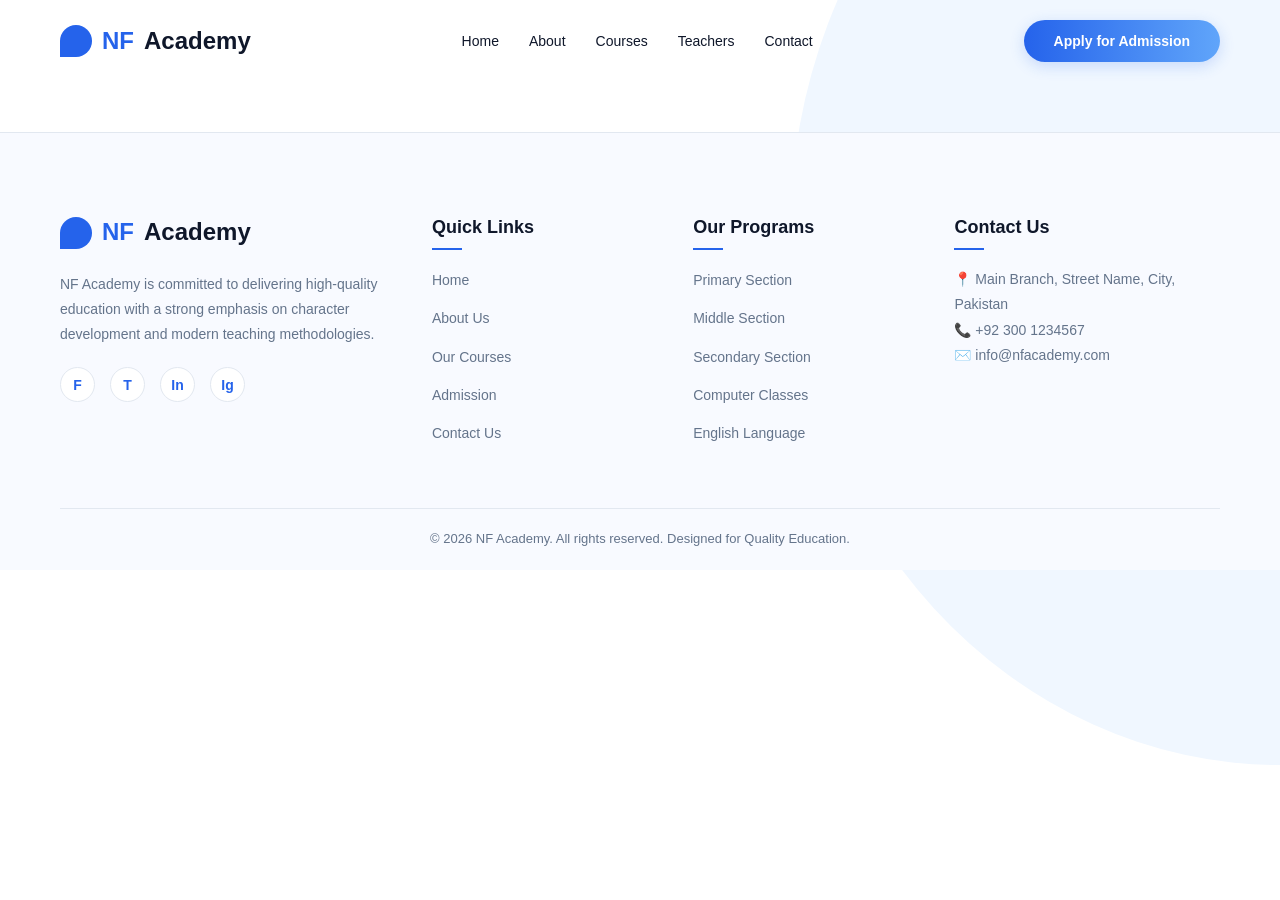
==== about.html @ ee972e34 "project init with home page designed" ====
<!DOCTYPE html>
<html lang="en">
<head>
    <meta charset="UTF-8">
    <meta name="viewport" content="width=device-width, initial-scale=1.0">
    <title>NF Academy - Quality Education</title>
</head>
<link rel="stylesheet" href="style.css">
<body>
    
    <div class="bg-shape"></div>

    <header>
        <div class="container header-inner">
            <div class="logo">
                <div class="logo-icon"></div> <span>NF</span> Academy
            </div>
            <nav>
                <ul>
                    <li><a href="#">Home</a></li>
                    <li><a href="#">About</a></li>
                    <li><a href="#">Courses</a></li>
                    <li><a href="#">Teachers</a></li>
                    <li><a href="#">Contact</a></li>
                </ul>
            </nav>
            <a href="#" class="btn-cta">Apply for Admission</a>
        </div>
    </header>
    
</body>
 <footer>
        <div class="container">
            <div class="footer-grid">
                <div class="footer-col">
                    <div class="logo" style="margin-bottom: 20px;">
                        <div class="logo-icon"></div> <span>NF</span> Academy
                    </div>
                    <p>NF Academy is committed to delivering high-quality education with a strong emphasis on character
                        development and modern teaching methodologies.</p>
                    <div class="footer-social">
                        <a href="#" class="social-icon">F</a>
                        <a href="#" class="social-icon">T</a>
                        <a href="#" class="social-icon">In</a>
                        <a href="#" class="social-icon">Ig</a>
                    </div>
                </div>

                <div class="footer-col">
                    <h4>Quick Links</h4>
                    <ul>
                        <li><a href="#">Home</a></li>
                        <li><a href="#about">About Us</a></li>
                        <li><a href="#courses">Our Courses</a></li>
                        <li><a href="#">Admission</a></li>
                        <li><a href="#">Contact Us</a></li>
                    </ul>
                </div>

                <div class="footer-col">
                    <h4>Our Programs</h4>
                    <ul>
                        <li><a href="#">Primary Section</a></li>
                        <li><a href="#">Middle Section</a></li>
                        <li><a href="#">Secondary Section</a></li>
                        <li><a href="#">Computer Classes</a></li>
                        <li><a href="#">English Language</a></li>
                    </ul>
                </div>

                <div class="footer-col">
                    <h4>Contact Us</h4>
                    <p>📍 Main Branch, Street Name, City, Pakistan</p>
                    <p>📞 +92 300 1234567</p>
                    <p>✉️ info@nfacademy.com</p>
                </div>
            </div>

            <div class="footer-bottom">
                <p>&copy; 2026 NF Academy. All rights reserved. Designed for Quality Education.</p>
            </div>
        </div>
    </footer>
</html>
---- style.css ----
/* --- VARIABLES & RESET --- */
        :root {
            --primary: #2563eb;
            /* Modern Blue */
            --primary-dark: #1d4ed8;
            --accent: #60a5fa;
            /* Light Blue */
            --dark-blue: #0f172a;
            /* Headings */
            --text-gray: #64748b;
            --bg-light: #f8faff;
            --white: #ffffff;
        }

        * {
            margin: 0;
            padding: 0;
            box-sizing: border-box;
        }

        body {
            font-family: 'Poppins', sans-serif;
            color: var(--dark-blue);
            background: var(--white);
            overflow-x: hidden;
            line-height: 1.6;
        }

        .container {
            max-width: 1200px;
            margin: 0 auto;
            padding: 0 20px;
            position: relative;
        }

        a {
            text-decoration: none;
            transition: 0.3s;
        }

        ul {
            list-style: none;
        }

        /* --- BACKGROUND SHAPE --- */
        .bg-shape {
            position: absolute;
            top: 0;
            right: 0;
            width: 45%;
            height: 85%;
            background: #f0f7ff;
            clip-path: ellipse(85% 70% at 100% 30%);
            z-index: -1;
        }

        /* --- HEADER --- */
        header {
            padding: 20px 0;
        }

        .header-inner {
            display: flex;
            justify-content: space-between;
            align-items: center;
        }

        .logo {
            font-size: 24px;
            font-weight: 800;
            display: flex;
            align-items: center;
            gap: 10px;
        }

        .logo-icon {
            width: 32px;
            height: 32px;
            background: var(--primary);
            border-radius: 50% 50% 50% 0;
        }

        .logo span {
            color: var(--primary);
        }

        nav ul {
            display: flex;
            gap: 30px;
        }

        nav a {
            color: var(--dark-blue);
            font-weight: 500;
            font-size: 14px;
        }

        nav a:hover {
            color: var(--primary);
        }

        .btn-cta {
            background: linear-gradient(90deg, var(--primary), var(--accent));
            color: white;
            padding: 10px 30px;
            border-radius: 25px;
            font-weight: 600;
            font-size: 14px;
            box-shadow: 0 4px 15px rgba(37, 99, 235, 0.2);
        }

        .btn-cta:hover {
            transform: translateY(-2px);
        }

        /* --- HERO SECTION --- */
        .hero {
            padding: 80px 0;
        }

        .hero-grid {
            display: grid;
            grid-template-columns: 1fr 1fr;
            align-items: center;
            gap: 40px;
        }

        .hero-content span {
            color: var(--primary);
            font-size: 12px;
            font-weight: 700;
            letter-spacing: 1.5px;
            text-transform: uppercase;
        }

        .hero-content h1 {
            font-size: 48px;
            line-height: 1.2;
            margin: 15px 0;
            font-weight: 800;
        }

        .hero-content p {
            color: var(--text-gray);
            margin-bottom: 30px;
            font-size: 16px;
            max-width: 500px;
        }

        .hero-btns {
            display: flex;
            gap: 15px;
        }

        .btn-fill {
            background: var(--primary);
            color: white;
            padding: 12px 30px;
            border-radius: 5px;
            font-weight: 600;
        }

        .btn-fill:hover {
            background: var(--primary-dark);
        }

        .btn-outline {
            border: 1.5px solid var(--dark-blue);
            color: var(--dark-blue);
            padding: 12px 30px;
            border-radius: 5px;
            font-weight: 600;
        }

        .btn-outline:hover {
            background: var(--dark-blue);
            color: #fff;
        }

        .hero-img img {
            width: 100%;
            height: auto;
        }

        /* --- FEATURES --- */
        .features {
            padding: 80px 0;
        }

        .features-grid {
            display: grid;
            grid-template-columns: 1fr 1fr 1fr 1fr;
            gap: 20px;
        }

        .feat-intro h2 {
            font-size: 32px;
            margin-bottom: 15px;
            font-weight: 700;
        }

        .feat-intro p {
            color: var(--text-gray);
            font-size: 14px;
            margin-bottom: 20px;
        }

        .btn-link {
            background: var(--accent);
            color: white;
            padding: 8px 20px;
            border-radius: 5px;
            font-size: 12px;
            font-weight: 600;
            display: inline-block;
        }

        .feat-card {
            padding: 40px 20px;
            border: 1px solid #f1f5f9;
            text-align: center;
            background: white;
            border-radius: 10px;
            transition: 0.3s;
        }

        .feat-card:hover {
            border-color: var(--primary);
            transform: translateY(-10px);
            box-shadow: 0 15px 30px rgba(37, 99, 235, 0.08);
        }

        .feat-card .icon {
            font-size: 32px;
            margin-bottom: 20px;
            display: block;
            filter: grayscale(100%);
            transition: 0.3s;
        }

        .feat-card:hover .icon {
            filter: grayscale(0%);
        }

        .feat-card h3 {
            font-size: 18px;
            margin-bottom: 12px;
            font-weight: 700;
        }

        .feat-card p {
            font-size: 13px;
            color: var(--text-gray);
        }

        /* --- ABOUT US --- */
        .about-us {
            padding-bottom: 100px;
            display: flex;
            align-items: center;
            gap: 60px;
        }

        .about-img {
            flex: 1;
        }

        .about-img img {
            width: 100%;
            border-radius: 20px;
            display: block;
        }

        .about-content {
            flex: 1;
        }

        .label {
            color: var(--primary);
            font-size: 11px;
            font-weight: 700;
            border-top: 2px solid var(--primary);
            display: inline-block;
            padding-top: 5px;
            margin-bottom: 10px;
        }

        .about-content h2 {
            font-size: 36px;
            margin-bottom: 20px;
            font-weight: 800;
        }

        .about-content p {
            color: var(--text-gray);
            font-size: 15px;
            margin-bottom: 20px;
        }

        .about-list li {
            margin-bottom: 12px;
            position: relative;
            padding-left: 30px;
            font-size: 14px;
            color: var(--text-gray);
        }

        .about-list li::before {
            content: '✔';
            position: absolute;
            left: 0;
            color: var(--primary);
            font-weight: 900;
        }

        /* --- WHY CHOOSE US --- */
        .why-choose {
            padding: 80px 0;
            background-color: var(--bg-light);
        }

        .section-header {
            text-align: center;
            margin-bottom: 50px;
        }

        .section-header h2 {
            font-size: 36px;
            font-weight: 800;
            margin-bottom: 10px;
        }

        .section-header .line {
            width: 60px;
            height: 3px;
            background: var(--primary);
            margin: 0 auto;
        }

        .why-grid {
            display: grid;
            grid-template-columns: repeat(auto-fit, minmax(250px, 1fr));
            gap: 30px;
        }

        .why-card {
            background: #fff;
            padding: 30px;
            border-radius: 15px;
            box-shadow: 0 5px 20px rgba(0, 0, 0, 0.02);
            transition: 0.3s;
            border-bottom: 3px solid transparent;
        }

        .why-card:hover {
            transform: translateY(-10px);
            border-bottom: 3px solid var(--primary);
        }

        .why-card .count {
            font-size: 40px;
            font-weight: 800;
            color: rgba(37, 99, 235, 0.1);
            margin-bottom: 10px;
            display: block;
        }

        /* --- GALLERY --- */
        .gallery {
            padding: 80px 0;
        }

        .gallery-grid {
            display: grid;
            grid-template-columns: repeat(auto-fit, minmax(280px, 1fr));
            gap: 15px;
        }

        .gallery-item {
            height: 250px;
            overflow: hidden;
            border-radius: 10px;
            position: relative;
        }

        .gallery-item img {
            width: 100%;
            height: 100%;
            object-fit: contain;
            transition: 0.5s;
        }

        .gallery-overlay {
            position: absolute;
            top: 0;
            left: 0;
            width: 100%;
            height: 100%;
            background: rgba(37, 99, 235, 0.8);
            display: flex;
            align-items: center;
            justify-content: center;
            opacity: 0;
            transition: 0.3s;
            color: white;
            font-weight: 600;
        }

        .gallery-item:hover img {
            transform: scale(1.1);
        }

        .gallery-item:hover .gallery-overlay {
            opacity: 1;
        }

        /* --- FOOTER --- */
        footer {
            background-color: #f8faff;
            padding: 80px 0 20px;
            margin-top: 50px;
            border-top: 1px solid #e2e8f0;
        }

        .footer-grid {
            display: grid;
            grid-template-columns: 1.5fr 1fr 1fr 1.2fr;
            gap: 40px;
            margin-bottom: 50px;
        }

        .footer-col h4 {
            font-size: 18px;
            font-weight: 700;
            margin-bottom: 25px;
            color: var(--dark-blue);
            position: relative;
        }

        .footer-col h4::after {
            content: '';
            position: absolute;
            left: 0;
            bottom: -8px;
            width: 30px;
            height: 2px;
            background: var(--primary);
        }

        .footer-col p,
        .footer-col ul li a {
            color: var(--text-gray);
            font-size: 14px;
            line-height: 1.8;
        }

        .footer-col ul li {
            margin-bottom: 12px;
        }

        .footer-col ul li a:hover {
            color: var(--primary);
            padding-left: 5px;
        }

        .footer-social {
            display: flex;
            gap: 15px;
            margin-top: 20px;
        }

        .social-icon {
            width: 35px;
            height: 35px;
            background: #fff;
            border: 1px solid #e2e8f0;
            display: flex;
            align-items: center;
            justify-content: center;
            border-radius: 50%;
            color: var(--primary);
            font-weight: bold;
            font-size: 14px;
        }

        .social-icon:hover {
            background: var(--primary);
            color: #fff;
            border-color: var(--primary);
        }

        .footer-bottom {
            border-top: 1px solid #e2e8f0;
            padding-top: 20px;
            text-align: center;
            color: var(--text-gray);
            font-size: 13px;
        }
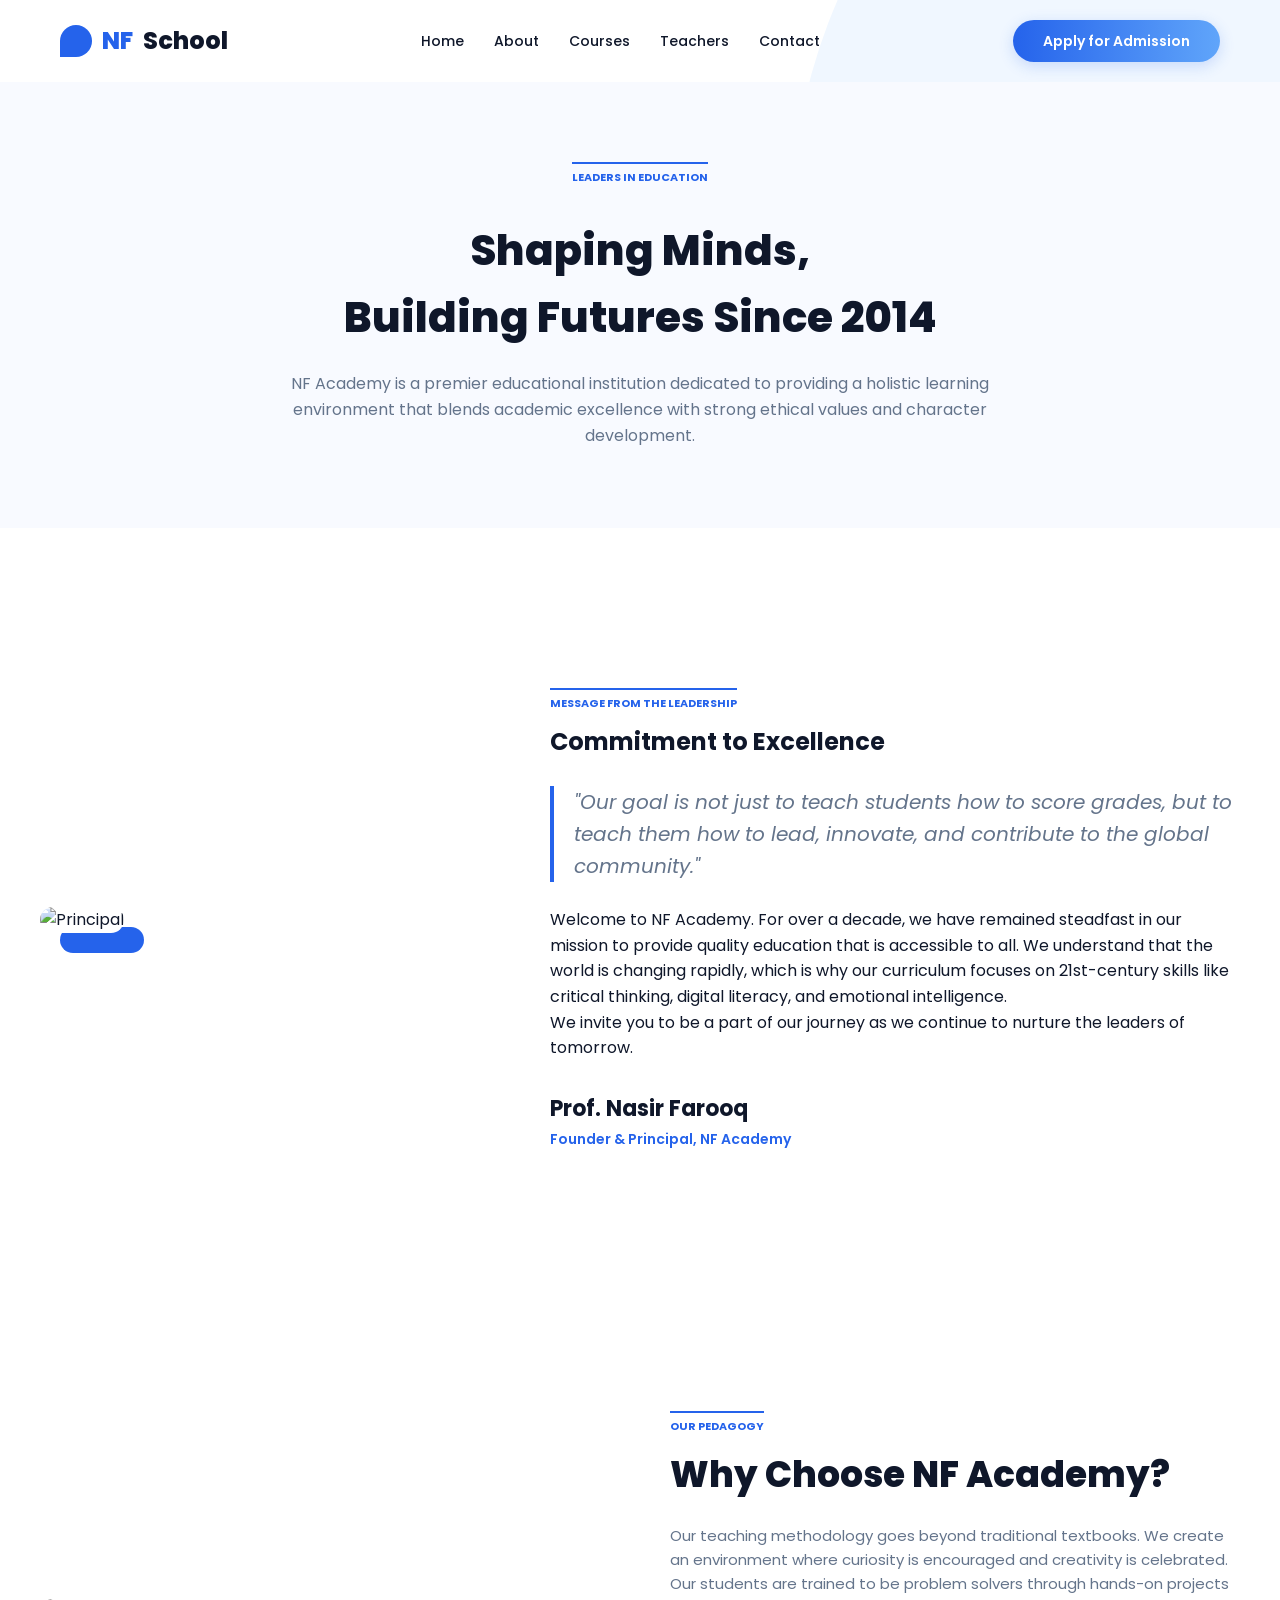
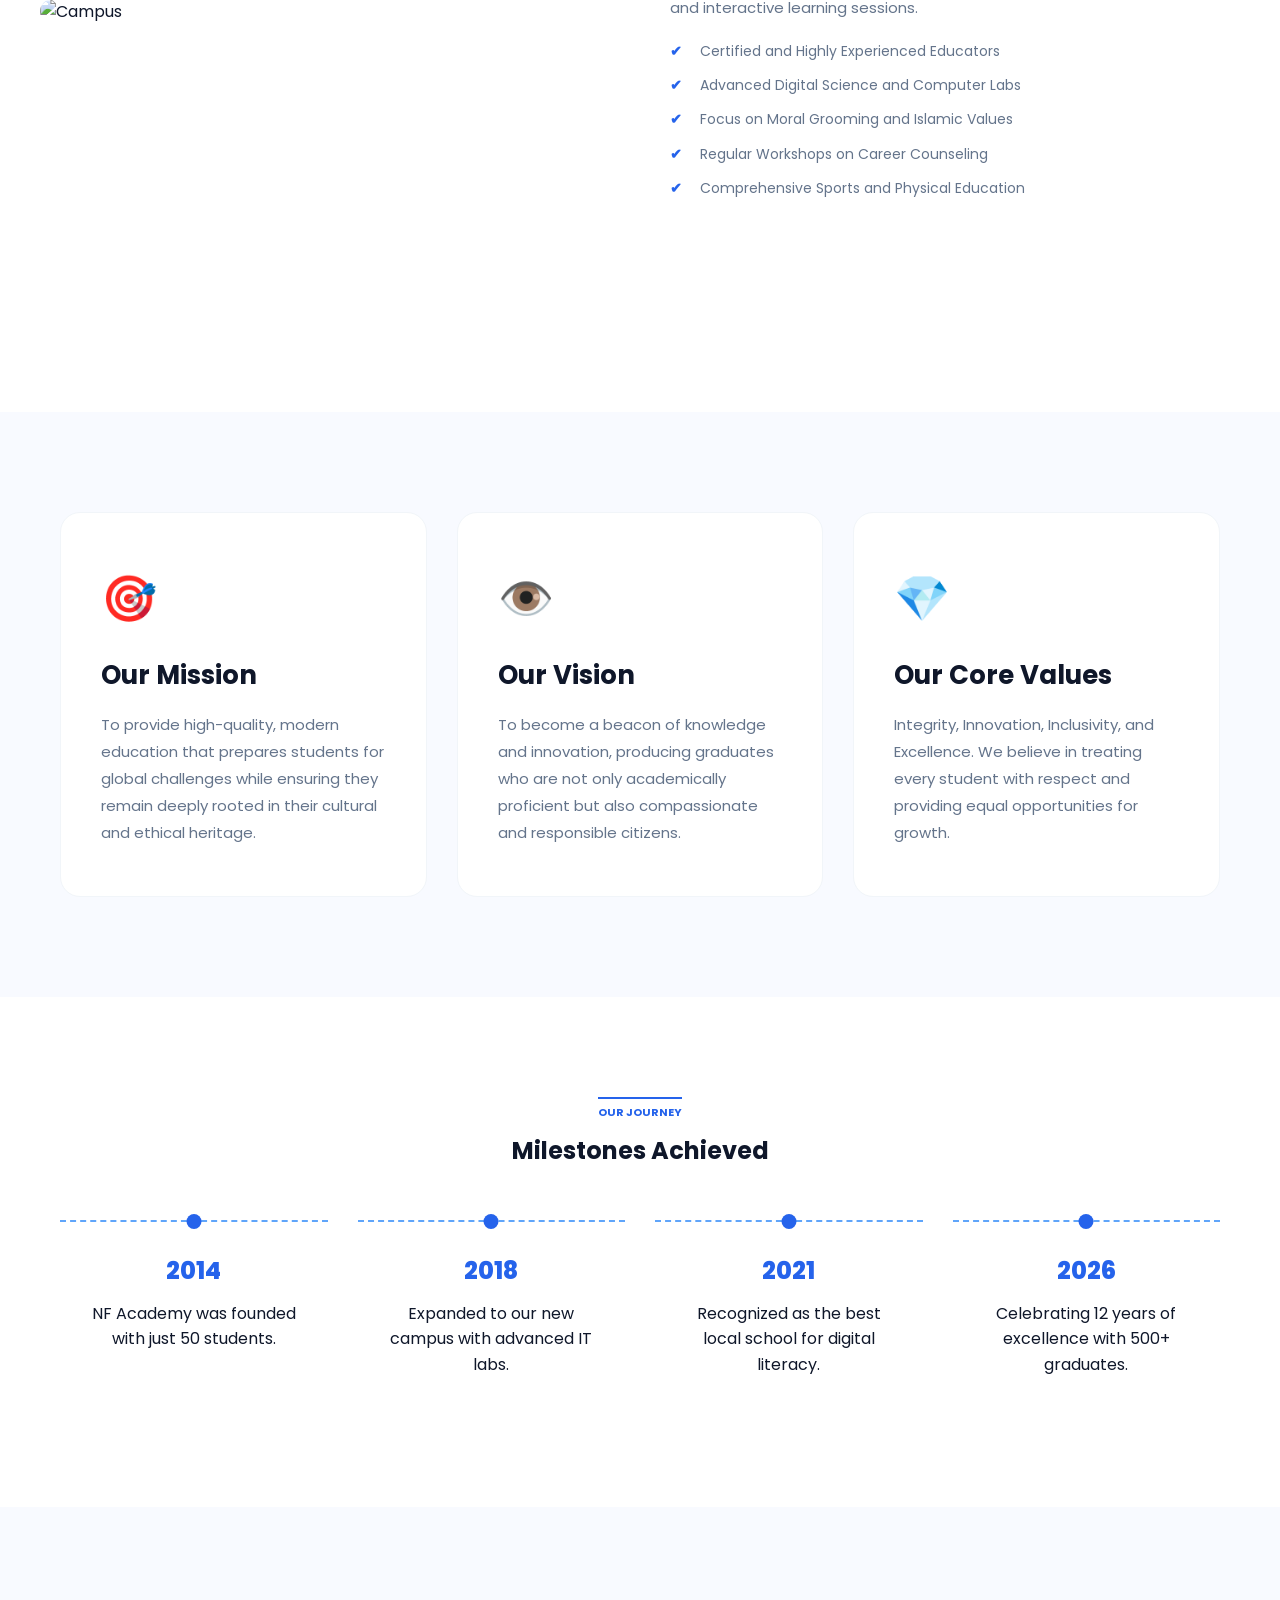
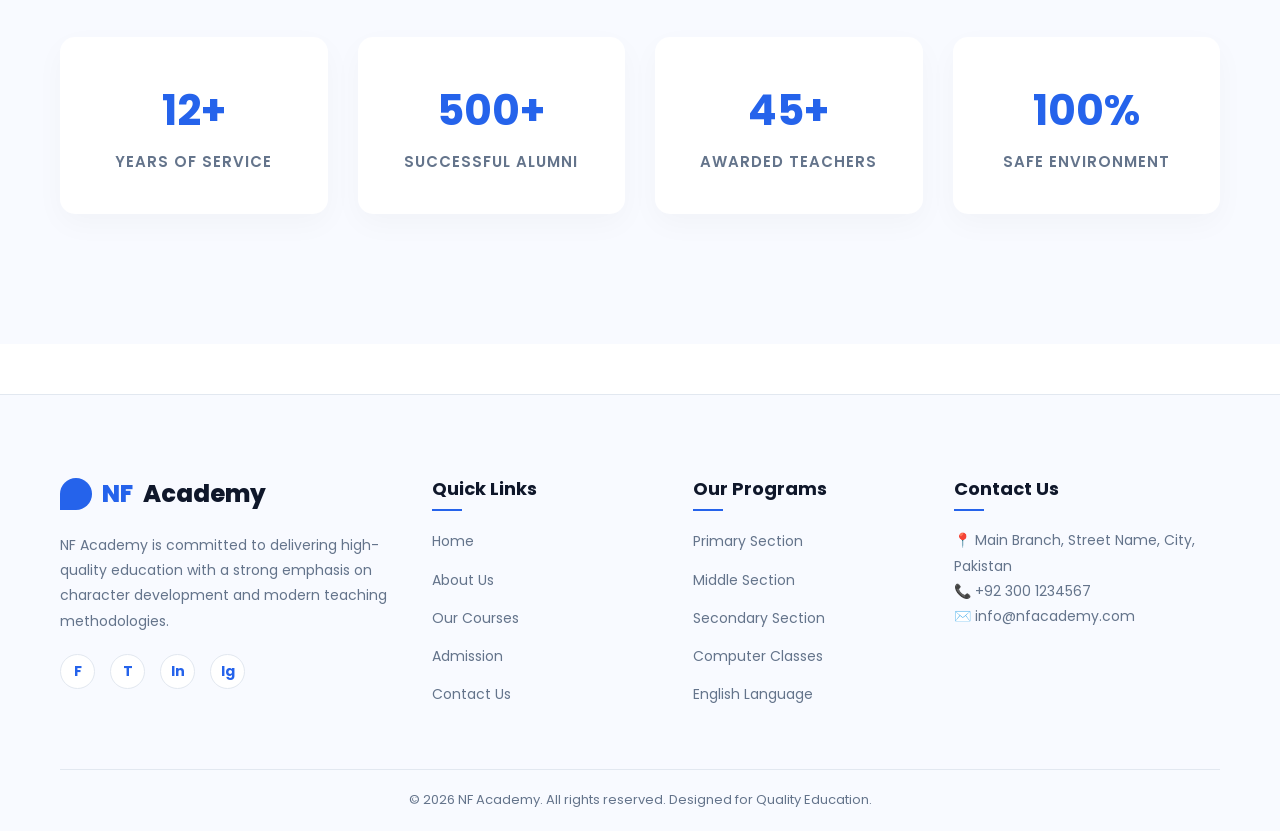
==== commit 1ad31550: "workupdate" ====
--- a/about.html
+++ b/about.html
@@ -1,35 +1,173 @@
 <!DOCTYPE html>
 <html lang="en">
+
 <head>
     <meta charset="UTF-8">
     <meta name="viewport" content="width=device-width, initial-scale=1.0">
-    <title>NF Academy - Quality Education</title>
+    <title>About Us - NF Academy</title>
+    <link href="https://fonts.googleapis.com/css2?family=Poppins:wght@300;400;500;600;700;800&display=swap"
+        rel="stylesheet">
+    <link rel="stylesheet" href="style.css">
+    <link rel="stylesheet" href="responsive.css">
 </head>
-<link rel="stylesheet" href="style.css">
+
 <body>
-    
+
     <div class="bg-shape"></div>
 
     <header>
-        <div class="container header-inner">
-            <div class="logo">
-                <div class="logo-icon"></div> <span>NF</span> Academy
-            </div>
-            <nav>
-                <ul>
-                    <li><a href="#">Home</a></li>
-                    <li><a href="#">About</a></li>
-                    <li><a href="#">Courses</a></li>
-                    <li><a href="#">Teachers</a></li>
-                    <li><a href="#">Contact</a></li>
+    <div class="container header-inner">
+        <div class="logo">
+            <div class="logo-icon"></div> <span>NF</span> School
+        </div>
+        
+        <div class="menu-toggle">
+            <div class="bar"></div>
+            <div class="bar"></div>
+            <div class="bar"></div>
+        </div>
+
+        <nav>
+            <ul>
+                <li><a href="index.html">Home</a></li>
+                <li><a href="about.html">About</a></li>
+                <li><a href="course.html">Courses</a></li>
+                <li><a href="Teachers.html">Teachers</a></li>
+                <li><a href="Contacts.html">Contact</a></li>
+            </ul>
+        </nav>
+        <a href="#" class="btn-cta">Apply for Admission</a>
+    </div>
+</header>
+
+    <section class="about-hero">
+        <div class="container">
+            <span class="label">LEADERS IN EDUCATION</span>
+            <h1 class="hero-title">Shaping Minds, <br>Building Futures Since 2014</h1>
+            <p class="hero-desc">NF Academy is a premier educational institution dedicated to providing a holistic
+                learning environment that blends academic excellence with strong ethical values and character
+                development.</p>
+        </div>
+    </section>
+
+    <section class="principal-section">
+        <div class="container principal-flex">
+            <div class="principal-img-wrap">
+                <img src="https://images.unsplash.com/photo-1560250097-0b93528c311a?q=80&w=600" alt="Principal">
+            </div>
+            <div class="principal-text">
+                <span class="label">MESSAGE FROM THE LEADERSHIP</span>
+                <h2>Commitment to Excellence</h2>
+                <p class="quote">"Our goal is not just to teach students how to score grades, but to teach them how to
+                    lead, innovate, and contribute to the global community."</p>
+                <p>Welcome to NF Academy. For over a decade, we have remained steadfast in our mission to provide
+                    quality education that is accessible to all. We understand that the world is changing rapidly, which
+                    is why our curriculum focuses on 21st-century skills like critical thinking, digital literacy, and
+                    emotional intelligence.</p>
+                <p>We invite you to be a part of our journey as we continue to nurture the leaders of tomorrow.</p>
+                <span class="principal-name">Prof. Nasir Farooq</span>
+                <span class="principal-deg">Founder & Principal, NF Academy</span>
+            </div>
+        </div>
+    </section>
+
+    <section class="container" style="padding: 100px 0;">
+        <div class="about-us">
+            <div class="about-img">
+                <img src="https://images.unsplash.com/photo-1523050853064-dbad350c7469?q=80&w=1000&auto=format&fit=crop"
+                    alt="Campus">
+            </div>
+            <div class="about-content">
+                <span class="label">OUR PEDAGOGY</span>
+                <h2>Why Choose NF Academy?</h2>
+                <p>Our teaching methodology goes beyond traditional textbooks. We create an environment where curiosity
+                    is encouraged and creativity is celebrated. Our students are trained to be problem solvers through
+                    hands-on projects and interactive learning sessions.</p>
+                <ul class="about-list">
+                    <li>Certified and Highly Experienced Educators</li>
+                    <li>Advanced Digital Science and Computer Labs</li>
+                    <li>Focus on Moral Grooming and Islamic Values</li>
+                    <li>Regular Workshops on Career Counseling</li>
+                    <li>Comprehensive Sports and Physical Education</li>
                 </ul>
-            </nav>
-            <a href="#" class="btn-cta">Apply for Admission</a>
-        </div>
-    </header>
-    
-</body>
- <footer>
+            </div>
+        </div>
+    </section>
+
+    <section class="mission-vision">
+        <div class="container">
+            <div class="mv-grid">
+                <div class="mv-card">
+                    <span class="icon">🎯</span>
+                    <h3>Our Mission</h3>
+                    <p>To provide high-quality, modern education that prepares students for global challenges while
+                        ensuring they remain deeply rooted in their cultural and ethical heritage.</p>
+                </div>
+                <div class="mv-card">
+                    <span class="icon">👁️</span>
+                    <h3>Our Vision</h3>
+                    <p>To become a beacon of knowledge and innovation, producing graduates who are not only academically
+                        proficient but also compassionate and responsible citizens.</p>
+                </div>
+                <div class="mv-card">
+                    <span class="icon">💎</span>
+                    <h3>Our Core Values</h3>
+                    <p>Integrity, Innovation, Inclusivity, and Excellence. We believe in treating every student with
+                        respect and providing equal opportunities for growth.</p>
+                </div>
+            </div>
+        </div>
+    </section>
+
+    <section class="history-section">
+        <div class="container">
+            <span class="label">OUR JOURNEY</span>
+            <h2>Milestones Achieved</h2>
+            <div class="history-grid">
+                <div class="history-item">
+                    <span class="year">2014</span>
+                    <p>NF Academy was founded with just 50 students.</p>
+                </div>
+                <div class="history-item">
+                    <span class="year">2018</span>
+                    <p>Expanded to our new campus with advanced IT labs.</p>
+                </div>
+                <div class="history-item">
+                    <span class="year">2021</span>
+                    <p>Recognized as the best local school for digital literacy.</p>
+                </div>
+                <div class="history-item">
+                    <span class="year">2026</span>
+                    <p>Celebrating 12 years of excellence with 500+ graduates.</p>
+                </div>
+            </div>
+        </div>
+    </section>
+
+    <section class="why-choose">
+        <div class="container">
+            <div class="stats-grid">
+                <div class="stat-card">
+                    <h2>12+</h2>
+                    <p>Years of Service</p>
+                </div>
+                <div class="stat-card">
+                    <h2>500+</h2>
+                    <p>Successful Alumni</p>
+                </div>
+                <div class="stat-card">
+                    <h2>45+</h2>
+                    <p>Awarded Teachers</p>
+                </div>
+                <div class="stat-card">
+                    <h2>100%</h2>
+                    <p>Safe Environment</p>
+                </div>
+            </div>
+        </div>
+    </section>
+
+    <footer>
         <div class="container">
             <div class="footer-grid">
                 <div class="footer-col">
@@ -81,4 +219,9 @@
             </div>
         </div>
     </footer>
+<script src="https://code.jquery.com/jquery-3.6.0.min.js"></script>
+<script src="script.js"></script>
+</body>
+</body>
+
 </html>
--- a/style.css
+++ b/style.css
@@ -1,498 +1,1102 @@
-/* --- VARIABLES & RESET --- */
-        :root {
-            --primary: #2563eb;
-            /* Modern Blue */
-            --primary-dark: #1d4ed8;
-            --accent: #60a5fa;
-            /* Light Blue */
-            --dark-blue: #0f172a;
-            /* Headings */
-            --text-gray: #64748b;
-            --bg-light: #f8faff;
-            --white: #ffffff;
-        }
-
-        * {
-            margin: 0;
-            padding: 0;
-            box-sizing: border-box;
-        }
-
-        body {
-            font-family: 'Poppins', sans-serif;
-            color: var(--dark-blue);
-            background: var(--white);
-            overflow-x: hidden;
-            line-height: 1.6;
-        }
-
-        .container {
-            max-width: 1200px;
-            margin: 0 auto;
-            padding: 0 20px;
-            position: relative;
-        }
-
-        a {
-            text-decoration: none;
-            transition: 0.3s;
-        }
-
-        ul {
-            list-style: none;
-        }
-
-        /* --- BACKGROUND SHAPE --- */
-        .bg-shape {
-            position: absolute;
-            top: 0;
-            right: 0;
-            width: 45%;
-            height: 85%;
-            background: #f0f7ff;
-            clip-path: ellipse(85% 70% at 100% 30%);
-            z-index: -1;
-        }
-
-        /* --- HEADER --- */
-        header {
-            padding: 20px 0;
-        }
-
-        .header-inner {
-            display: flex;
-            justify-content: space-between;
-            align-items: center;
-        }
-
-        .logo {
-            font-size: 24px;
-            font-weight: 800;
-            display: flex;
-            align-items: center;
-            gap: 10px;
-        }
-
-        .logo-icon {
-            width: 32px;
-            height: 32px;
-            background: var(--primary);
-            border-radius: 50% 50% 50% 0;
-        }
-
-        .logo span {
-            color: var(--primary);
-        }
-
-        nav ul {
-            display: flex;
-            gap: 30px;
-        }
-
-        nav a {
-            color: var(--dark-blue);
-            font-weight: 500;
-            font-size: 14px;
-        }
-
-        nav a:hover {
-            color: var(--primary);
-        }
-
-        .btn-cta {
-            background: linear-gradient(90deg, var(--primary), var(--accent));
-            color: white;
-            padding: 10px 30px;
-            border-radius: 25px;
-            font-weight: 600;
-            font-size: 14px;
-            box-shadow: 0 4px 15px rgba(37, 99, 235, 0.2);
-        }
-
-        .btn-cta:hover {
-            transform: translateY(-2px);
-        }
-
-        /* --- HERO SECTION --- */
-        .hero {
-            padding: 80px 0;
-        }
-
-        .hero-grid {
-            display: grid;
-            grid-template-columns: 1fr 1fr;
-            align-items: center;
-            gap: 40px;
-        }
-
-        .hero-content span {
-            color: var(--primary);
-            font-size: 12px;
-            font-weight: 700;
-            letter-spacing: 1.5px;
-            text-transform: uppercase;
-        }
-
-        .hero-content h1 {
-            font-size: 48px;
-            line-height: 1.2;
-            margin: 15px 0;
-            font-weight: 800;
-        }
-
-        .hero-content p {
-            color: var(--text-gray);
-            margin-bottom: 30px;
-            font-size: 16px;
-            max-width: 500px;
-        }
-
-        .hero-btns {
-            display: flex;
-            gap: 15px;
-        }
-
-        .btn-fill {
-            background: var(--primary);
-            color: white;
-            padding: 12px 30px;
-            border-radius: 5px;
-            font-weight: 600;
-        }
-
-        .btn-fill:hover {
-            background: var(--primary-dark);
-        }
-
-        .btn-outline {
-            border: 1.5px solid var(--dark-blue);
-            color: var(--dark-blue);
-            padding: 12px 30px;
-            border-radius: 5px;
-            font-weight: 600;
-        }
-
-        .btn-outline:hover {
-            background: var(--dark-blue);
-            color: #fff;
-        }
-
-        .hero-img img {
-            width: 100%;
-            height: auto;
-        }
-
-        /* --- FEATURES --- */
-        .features {
-            padding: 80px 0;
-        }
-
-        .features-grid {
-            display: grid;
-            grid-template-columns: 1fr 1fr 1fr 1fr;
-            gap: 20px;
-        }
-
-        .feat-intro h2 {
-            font-size: 32px;
-            margin-bottom: 15px;
-            font-weight: 700;
-        }
-
-        .feat-intro p {
-            color: var(--text-gray);
-            font-size: 14px;
-            margin-bottom: 20px;
-        }
-
-        .btn-link {
-            background: var(--accent);
-            color: white;
-            padding: 8px 20px;
-            border-radius: 5px;
-            font-size: 12px;
-            font-weight: 600;
-            display: inline-block;
-        }
-
-        .feat-card {
-            padding: 40px 20px;
-            border: 1px solid #f1f5f9;
-            text-align: center;
-            background: white;
-            border-radius: 10px;
-            transition: 0.3s;
-        }
-
-        .feat-card:hover {
-            border-color: var(--primary);
-            transform: translateY(-10px);
-            box-shadow: 0 15px 30px rgba(37, 99, 235, 0.08);
-        }
-
-        .feat-card .icon {
-            font-size: 32px;
-            margin-bottom: 20px;
-            display: block;
-            filter: grayscale(100%);
-            transition: 0.3s;
-        }
-
-        .feat-card:hover .icon {
-            filter: grayscale(0%);
-        }
-
-        .feat-card h3 {
-            font-size: 18px;
-            margin-bottom: 12px;
-            font-weight: 700;
-        }
-
-        .feat-card p {
-            font-size: 13px;
-            color: var(--text-gray);
-        }
-
-        /* --- ABOUT US --- */
-        .about-us {
-            padding-bottom: 100px;
-            display: flex;
-            align-items: center;
-            gap: 60px;
-        }
-
-        .about-img {
-            flex: 1;
-        }
-
-        .about-img img {
-            width: 100%;
-            border-radius: 20px;
-            display: block;
-        }
-
-        .about-content {
-            flex: 1;
-        }
-
-        .label {
-            color: var(--primary);
-            font-size: 11px;
-            font-weight: 700;
-            border-top: 2px solid var(--primary);
-            display: inline-block;
-            padding-top: 5px;
-            margin-bottom: 10px;
-        }
-
-        .about-content h2 {
-            font-size: 36px;
-            margin-bottom: 20px;
-            font-weight: 800;
-        }
-
-        .about-content p {
-            color: var(--text-gray);
-            font-size: 15px;
-            margin-bottom: 20px;
-        }
-
-        .about-list li {
-            margin-bottom: 12px;
-            position: relative;
-            padding-left: 30px;
-            font-size: 14px;
-            color: var(--text-gray);
-        }
-
-        .about-list li::before {
-            content: '✔';
-            position: absolute;
-            left: 0;
-            color: var(--primary);
-            font-weight: 900;
-        }
-
-        /* --- WHY CHOOSE US --- */
-        .why-choose {
-            padding: 80px 0;
-            background-color: var(--bg-light);
-        }
-
-        .section-header {
-            text-align: center;
-            margin-bottom: 50px;
-        }
-
-        .section-header h2 {
-            font-size: 36px;
-            font-weight: 800;
-            margin-bottom: 10px;
-        }
-
-        .section-header .line {
-            width: 60px;
-            height: 3px;
-            background: var(--primary);
-            margin: 0 auto;
-        }
-
-        .why-grid {
-            display: grid;
-            grid-template-columns: repeat(auto-fit, minmax(250px, 1fr));
-            gap: 30px;
-        }
-
-        .why-card {
-            background: #fff;
-            padding: 30px;
-            border-radius: 15px;
-            box-shadow: 0 5px 20px rgba(0, 0, 0, 0.02);
-            transition: 0.3s;
-            border-bottom: 3px solid transparent;
-        }
-
-        .why-card:hover {
-            transform: translateY(-10px);
-            border-bottom: 3px solid var(--primary);
-        }
-
-        .why-card .count {
-            font-size: 40px;
-            font-weight: 800;
-            color: rgba(37, 99, 235, 0.1);
-            margin-bottom: 10px;
-            display: block;
-        }
-
-        /* --- GALLERY --- */
-        .gallery {
-            padding: 80px 0;
-        }
-
-        .gallery-grid {
-            display: grid;
-            grid-template-columns: repeat(auto-fit, minmax(280px, 1fr));
-            gap: 15px;
-        }
-
-        .gallery-item {
-            height: 250px;
-            overflow: hidden;
-            border-radius: 10px;
-            position: relative;
-        }
-
-        .gallery-item img {
-            width: 100%;
-            height: 100%;
-            object-fit: contain;
-            transition: 0.5s;
-        }
-
-        .gallery-overlay {
-            position: absolute;
-            top: 0;
-            left: 0;
-            width: 100%;
-            height: 100%;
-            background: rgba(37, 99, 235, 0.8);
-            display: flex;
-            align-items: center;
-            justify-content: center;
-            opacity: 0;
-            transition: 0.3s;
-            color: white;
-            font-weight: 600;
-        }
-
-        .gallery-item:hover img {
-            transform: scale(1.1);
-        }
-
-        .gallery-item:hover .gallery-overlay {
-            opacity: 1;
-        }
-
-        /* --- FOOTER --- */
-        footer {
-            background-color: #f8faff;
-            padding: 80px 0 20px;
-            margin-top: 50px;
-            border-top: 1px solid #e2e8f0;
-        }
-
-        .footer-grid {
-            display: grid;
-            grid-template-columns: 1.5fr 1fr 1fr 1.2fr;
-            gap: 40px;
-            margin-bottom: 50px;
-        }
-
-        .footer-col h4 {
-            font-size: 18px;
-            font-weight: 700;
-            margin-bottom: 25px;
-            color: var(--dark-blue);
-            position: relative;
-        }
-
-        .footer-col h4::after {
-            content: '';
-            position: absolute;
-            left: 0;
-            bottom: -8px;
-            width: 30px;
-            height: 2px;
-            background: var(--primary);
-        }
-
-        .footer-col p,
-        .footer-col ul li a {
-            color: var(--text-gray);
-            font-size: 14px;
-            line-height: 1.8;
-        }
-
-        .footer-col ul li {
-            margin-bottom: 12px;
-        }
-
-        .footer-col ul li a:hover {
-            color: var(--primary);
-            padding-left: 5px;
-        }
-
-        .footer-social {
-            display: flex;
-            gap: 15px;
-            margin-top: 20px;
-        }
-
-        .social-icon {
-            width: 35px;
-            height: 35px;
-            background: #fff;
-            border: 1px solid #e2e8f0;
-            display: flex;
-            align-items: center;
-            justify-content: center;
-            border-radius: 50%;
-            color: var(--primary);
-            font-weight: bold;
-            font-size: 14px;
-        }
-
-        .social-icon:hover {
-            background: var(--primary);
-            color: #fff;
-            border-color: var(--primary);
-        }
-
-        .footer-bottom {
-            border-top: 1px solid #e2e8f0;
-            padding-top: 20px;
-            text-align: center;
-            color: var(--text-gray);
-            font-size: 13px;
-        }+ /* --- VARIABLES & RESET --- */
+:root {
+    --primary: #2563eb;
+    /* Modern Blue */
+    --primary-dark: #1d4ed8;
+    --accent: #60a5fa;
+    /* Light Blue */
+    --dark-blue: #0f172a;
+    /* Headings */
+    --text-gray: #64748b;
+    --bg-light: #f8faff;
+    --white: #ffffff;
+}
+
+*{
+    margin: 0;
+    padding: 0;
+    box-sizing: border-box;
+}
+
+body {
+    font-family: 'Poppins', sans-serif;
+    color: var(--dark-blue);
+    background: var(--white);
+    overflow-x: hidden;
+    line-height: 1.6;
+}
+
+.container {
+    max-width: 1200px;
+    margin: 0 auto;
+    padding: 0 20px;
+    position: relative;
+}
+
+a {
+    text-decoration: none;
+    transition: 0.3s;
+}
+
+ul {
+    list-style: none;
+}
+
+/* --- BACKGROUND SHAPE --- */
+.bg-shape {
+    position: absolute;
+    top: 0;
+    right: 0;
+    width: 45%;
+    height: 85%;
+    background: #f0f7ff;
+    clip-path: ellipse(85% 70% at 100% 30%);
+    z-index: -1;
+}
+
+/* --- HEADER --- */
+header {
+    padding: 20px 0;
+}
+
+.header-inner {
+    display: flex;
+    justify-content: space-between;
+    align-items: center;
+}
+
+.logo {
+    font-size: 24px;
+    font-weight: 800;
+    display: flex;
+    align-items: center;
+    gap: 10px;
+}
+
+.logo-icon {
+    width: 32px;
+    height: 32px;
+    background: var(--primary);
+    border-radius: 50% 50% 50% 0;
+}
+
+.logo span {
+    color: var(--primary);
+}
+
+nav ul {
+    display: flex;
+    gap: 30px;
+}
+
+nav a {
+    color: var(--dark-blue);
+    font-weight: 500;
+    font-size: 14px;
+}
+
+nav a:hover {
+    color: var(--primary);
+}
+
+.btn-cta {
+    background: linear-gradient(90deg, var(--primary), var(--accent));
+    color: white;
+    padding: 10px 30px;
+    border-radius: 25px;
+    font-weight: 600;
+    font-size: 14px;
+    box-shadow: 0 4px 15px rgba(37, 99, 235, 0.2);
+}
+
+.btn-cta:hover {
+    transform: translateY(-2px);
+}
+
+/* --- HERO SECTION --- */
+.hero {
+    padding: 80px 0;
+}
+
+.hero-grid {
+    display: grid;
+    grid-template-columns: 1fr 1fr;
+    align-items: center;
+    gap: 40px;
+}
+
+.hero-content span {
+    color: var(--primary);
+    font-size: 12px;
+    font-weight: 700;
+    letter-spacing: 1.5px;
+    text-transform: uppercase;
+}
+
+.hero-content h1 {
+    font-size: 48px;
+    line-height: 1.2;
+    margin: 15px 0;
+    font-weight: 800;
+}
+
+.hero-content p {
+    color: var(--text-gray);
+    margin-bottom: 30px;
+    font-size: 16px;
+    max-width: 500px;
+}
+
+.hero-btns {
+    display: flex;
+    gap: 15px;
+}
+
+.btn-fill {
+    background: var(--primary);
+    color: white;
+    padding: 12px 30px;
+    border-radius: 5px;
+    font-weight: 600;
+}
+
+.btn-fill:hover {
+    background: var(--primary-dark);
+}
+
+.btn-outline {
+    border: 1.5px solid var(--dark-blue);
+    color: var(--dark-blue);
+    padding: 12px 30px;
+    border-radius: 5px;
+    font-weight: 600;
+}
+
+.btn-outline:hover {
+    background: var(--dark-blue);
+    color: #fff;
+}
+
+.hero-img img {
+    width: 100%;
+    height: auto;
+}
+
+/* --- FEATURES --- */
+.features {
+    padding: 80px 0;
+}
+
+.features-grid {
+    display: grid;
+    grid-template-columns: 1fr 1fr 1fr 1fr;
+    gap: 20px;
+}
+
+.feat-intro h2 {
+    font-size: 32px;
+    margin-bottom: 15px;
+    font-weight: 700;
+}
+
+.feat-intro p {
+    color: var(--text-gray);
+    font-size: 14px;
+    margin-bottom: 20px;
+}
+
+.btn-link {
+    background: var(--accent);
+    color: white;
+    padding: 8px 20px;
+    border-radius: 5px;
+    font-size: 12px;
+    font-weight: 600;
+    display: inline-block;
+}
+
+.feat-card {
+    padding: 40px 20px;
+    border: 1px solid #f1f5f9;
+    text-align: center;
+    background: white;
+    border-radius: 10px;
+    transition: 0.3s;
+}
+
+.feat-card:hover {
+    border-color: var(--primary);
+    transform: translateY(-10px);
+    box-shadow: 0 15px 30px rgba(37, 99, 235, 0.08);
+}
+
+.feat-card .icon {
+    font-size: 32px;
+    margin-bottom: 20px;
+    display: block;
+    filter: grayscale(100%);
+    transition: 0.3s;
+}
+
+.feat-card:hover .icon {
+    filter: grayscale(0%);
+}
+
+.feat-card h3 {
+    font-size: 18px;
+    margin-bottom: 12px;
+    font-weight: 700;
+}
+
+.feat-card p {
+    font-size: 13px;
+    color: var(--text-gray);
+}
+
+/* --- ABOUT US --- */
+.about-us {
+    padding-bottom: 100px;
+    display: flex;
+    align-items: center;
+    gap: 60px;
+}
+
+.about-img {
+    flex: 1;
+}
+
+.about-img img {
+    width: 100%;
+    border-radius: 20px;
+    display: block;
+}
+
+.about-content {
+    flex: 1;
+}
+
+.label {
+    color: var(--primary);
+    font-size: 11px;
+    font-weight: 700;
+    border-top: 2px solid var(--primary);
+    display: inline-block;
+    padding-top: 5px;
+    margin-bottom: 10px;
+}
+
+.about-content h2 {
+    font-size: 36px;
+    margin-bottom: 20px;
+    font-weight: 800;
+}
+
+.about-content p {
+    color: var(--text-gray);
+    font-size: 15px;
+    margin-bottom: 20px;
+}
+
+.about-list li {
+    margin-bottom: 12px;
+    position: relative;
+    padding-left: 30px;
+    font-size: 14px;
+    color: var(--text-gray);
+}
+
+.about-list li::before {
+    content: '✔';
+    position: absolute;
+    left: 0;
+    color: var(--primary);
+    font-weight: 900;
+}
+
+/* --- WHY CHOOSE US --- */
+.why-choose {
+    padding: 80px 0;
+    background-color: var(--bg-light);
+}
+
+.section-header {
+    text-align: center;
+    margin-bottom: 50px;
+}
+
+.section-header h2 {
+    font-size: 36px;
+    font-weight: 800;
+    margin-bottom: 10px;
+}
+
+.section-header .line {
+    width: 60px;
+    height: 3px;
+    background: var(--primary);
+    margin: 0 auto;
+}
+
+.why-grid {
+    display: grid;
+    grid-template-columns: repeat(auto-fit, minmax(250px, 1fr));
+    gap: 30px;
+}
+
+.why-card {
+    background: #fff;
+    padding: 30px;
+    border-radius: 15px;
+    box-shadow: 0 5px 20px rgba(0, 0, 0, 0.02);
+    transition: 0.3s;
+    border-bottom: 3px solid transparent;
+}
+
+.why-card:hover {
+    transform: translateY(-10px);
+    border-bottom: 3px solid var(--primary);
+}
+
+.why-card .count {
+    font-size: 40px;
+    font-weight: 800;
+    color: rgba(37, 99, 235, 0.1);
+    margin-bottom: 10px;
+    display: block;
+}
+
+/* --- GALLERY --- */
+.gallery {
+    padding: 80px 0;
+}
+
+.gallery-grid {
+    display: grid;
+    grid-template-columns: repeat(auto-fit, minmax(280px, 1fr));
+    gap: 15px;
+}
+
+.gallery-item {
+    height: 250px;
+    overflow: hidden;
+    border-radius: 10px;
+    position: relative;
+}
+
+.gallery-item img {
+    width: 100%;
+    height: 100%;
+    object-fit: cover;
+    transition: 0.5s;
+}
+
+.gallery-overlay {
+    position: absolute;
+    top: 0;
+    left: 0;
+    width: 100%;
+    height: 100%;
+    background: rgba(37, 99, 235, 0.8);
+    display: flex;
+    align-items: center;
+    justify-content: center;
+    opacity: 0;
+    transition: 0.3s;
+    color: white;
+    font-weight: 600;
+}
+
+.gallery-item:hover img {
+    transform: scale(1.1);
+}
+
+.gallery-item:hover .gallery-overlay {
+    opacity: 1;
+}
+
+/* --- FOOTER --- */
+footer {
+    background-color: #f8faff;
+    padding: 80px 0 20px;
+    margin-top: 50px;
+    border-top: 1px solid #e2e8f0;
+}
+
+.footer-grid {
+    display: grid;
+    grid-template-columns: 1.5fr 1fr 1fr 1.2fr;
+    gap: 40px;
+    margin-bottom: 50px;
+}
+
+.footer-col h4 {
+    font-size: 18px;
+    font-weight: 700;
+    margin-bottom: 25px;
+    color: var(--dark-blue);
+    position: relative;
+}
+
+.footer-col h4::after {
+    content: '';
+    position: absolute;
+    left: 0;
+    bottom: -8px;
+    width: 30px;
+    height: 2px;
+    background: var(--primary);
+}
+
+.footer-col p,
+.footer-col ul li a {
+    color: var(--text-gray);
+    font-size: 14px;
+    line-height: 1.8;
+}
+
+.footer-col ul li {
+    margin-bottom: 12px;
+}
+
+.footer-col ul li a:hover {
+    color: var(--primary);
+    padding-left: 5px;
+}
+
+.footer-social {
+    display: flex;
+    gap: 15px;
+    margin-top: 20px;
+}
+
+.social-icon {
+    width: 35px;
+    height: 35px;
+    background: #fff;
+    border: 1px solid #e2e8f0;
+    display: flex;
+    align-items: center;
+    justify-content: center;
+    border-radius: 50%;
+    color: var(--primary);
+    font-weight: bold;
+    font-size: 14px;
+}
+
+.social-icon:hover {
+    background: var(--primary);
+    color: #fff;
+    border-color: var(--primary);
+}
+
+.footer-bottom {
+    border-top: 1px solid #e2e8f0;
+    padding-top: 20px;
+    text-align: center;
+    color: var(--text-gray);
+    font-size: 13px;
+}
+
+
+/* --- About Page Specific Styles --- */
+.about-hero {
+    padding: 100px 0 80px;
+    text-align: center;
+    background: var(--bg-light);
+    position: relative;
+}
+
+.hero-title {
+    font-size: 48px;
+    font-weight: 800;
+    margin-top: 15px;
+    color: var(--dark-blue);
+}
+
+.hero-desc {
+    color: var(--text-gray);
+    max-width: 800px;
+    margin: 20px auto;
+    font-size: 16px;
+}
+
+/* Stats Section */
+.stats-grid {
+    display: grid;
+    grid-template-columns: repeat(auto-fit, minmax(200px, 1fr));
+    gap: 30px;
+    margin: 50px 0;
+    text-align: center;
+}
+
+.stat-card {
+    background: var(--white);
+    padding: 40px 30px;
+    border-radius: 15px;
+    box-shadow: 0 10px 30px rgba(0, 0, 0, 0.03);
+}
+
+.stat-card h2 {
+    color: var(--primary);
+    font-size: 42px;
+    margin-bottom: 5px;
+}
+
+.stat-card p {
+    color: var(--text-gray);
+    font-size: 15px;
+    font-weight: 600;
+    text-transform: uppercase;
+    letter-spacing: 1px;
+}
+
+/* Principal Section */
+.principal-section {
+    padding: 100px 0;
+    background: var(--white);
+}
+
+.principal-flex {
+    display: flex;
+    gap: 60px;
+    align-items: center;
+    flex-wrap: wrap;
+}
+
+.principal-img-wrap {
+    flex: 1;
+    min-width: 350px;
+    position: relative;
+}
+
+.principal-img-wrap img {
+    width: 100%;
+    border-radius: 25px;
+    box-shadow: 20px 20px 0 var(--bg-light);
+}
+
+.principal-text {
+    flex: 1.5;
+    min-width: 350px;
+}
+
+.quote {
+    font-style: italic;
+    font-size: 20px;
+    color: var(--text-gray);
+    border-left: 4px solid var(--primary);
+    padding-left: 20px;
+    margin: 25px 0;
+}
+
+.principal-name {
+    display: block;
+    font-size: 22px;
+    font-weight: 700;
+    color: var(--dark-blue);
+    margin-top: 30px;
+}
+
+.principal-deg {
+    color: var(--primary);
+    font-weight: 600;
+    font-size: 14px;
+}
+
+/* Mission & Vision & Values */
+.mission-vision {
+    padding: 100px 0;
+    background: var(--bg-light);
+}
+
+.mv-grid {
+    display: grid;
+    grid-template-columns: repeat(auto-fit, minmax(300px, 1fr));
+    gap: 30px;
+}
+
+.mv-card {
+    padding: 50px 40px;
+    border-radius: 20px;
+    background: var(--white);
+    border: 1px solid #f1f5f9;
+    transition: 0.4s;
+}
+
+.mv-card:hover {
+    transform: translateY(-10px);
+    box-shadow: 0 20px 40px rgba(0, 0, 0, 0.05);
+}
+
+.mv-card .icon {
+    font-size: 45px;
+    margin-bottom: 20px;
+    display: block;
+}
+
+.mv-card h3 {
+    font-size: 26px;
+    margin-bottom: 15px;
+    color: var(--dark-blue);
+    font-weight: 700;
+}
+
+.mv-card p {
+    color: var(--text-gray);
+    font-size: 15px;
+    line-height: 1.8;
+}
+
+/* Timeline / History Section */
+.history-section {
+    padding: 100px 0;
+    text-align: center;
+}
+
+.history-grid {
+    display: grid;
+    grid-template-columns: repeat(auto-fit, minmax(250px, 1fr));
+    gap: 20px;
+    margin-top: 50px;
+}
+
+.history-item {
+    padding: 30px;
+    border-top: 2px dashed var(--accent);
+    position: relative;
+}
+
+.history-item::before {
+    content: '';
+    width: 15px;
+    height: 15px;
+    background: var(--primary);
+    border-radius: 50%;
+    position: absolute;
+    top: -8px;
+    left: 50%;
+    transform: translateX(-50%);
+}
+
+.year {
+    font-weight: 800;
+    font-size: 24px;
+    color: var(--primary);
+    display: block;
+    margin-bottom: 10px;
+}
+
+/* --- Teachers Page Specific Styles --- */
+.teachers-hero {
+    padding: 100px 0 60px;
+    text-align: center;
+    background: var(--bg-light);
+    position: relative;
+}
+
+/* Filter Section */
+.filter-container {
+    margin-top: 40px;
+    display: flex;
+    justify-content: center;
+    gap: 15px;
+    flex-wrap: wrap;
+}
+
+.filter-btn {
+    padding: 10px 25px;
+    border-radius: 30px;
+    border: 1px solid var(--primary);
+    background: transparent;
+    color: var(--primary);
+    font-weight: 600;
+    cursor: pointer;
+    transition: 0.3s;
+}
+
+.filter-btn.active,
+.filter-btn:hover {
+    background: var(--primary);
+    color: white;
+}
+
+/* Teachers Grid */
+.teachers-grid {
+    display: grid;
+    grid-template-columns: repeat(auto-fit, minmax(280px, 1fr));
+    gap: 30px;
+    padding: 60px 0;
+}
+
+.teacher-card {
+    background: var(--white);
+    border-radius: 15px;
+    overflow: hidden;
+    box-shadow: 0 10px 30px rgba(0, 0, 0, 0.05);
+    text-align: center;
+    transition: 0.3s;
+    border: 1px solid #f1f5f9;
+}
+
+.teacher-card:hover {
+    transform: translateY(-10px);
+    border-color: var(--primary);
+    box-shadow: 0 15px 40px rgba(0, 0, 0, 0.1);
+}
+
+.teacher-img {
+    width: 100%;
+    height: 320px;
+    object-fit: cover;
+    background: #eee;
+}
+
+.teacher-info {
+    padding: 25px;
+}
+
+.teacher-info h3 {
+    font-size: 22px;
+    color: var(--dark-blue);
+    margin-bottom: 5px;
+}
+
+.teacher-info span {
+    color: var(--primary);
+    font-size: 14px;
+    font-weight: 700;
+    display: block;
+    margin-bottom: 15px;
+    text-transform: uppercase;
+    letter-spacing: 1px;
+}
+
+.teacher-info p {
+    color: var(--text-gray);
+    font-size: 14px;
+    line-height: 1.6;
+    height: 70px;
+    overflow: hidden;
+}
+
+.social-links {
+    display: flex;
+    justify-content: center;
+    gap: 12px;
+    margin-top: 20px;
+}
+
+.social-links a {
+    width: 35px;
+    height: 35px;
+    border-radius: 50%;
+    background: var(--bg-light);
+    color: var(--primary);
+    display: flex;
+    align-items: center;
+    justify-content: center;
+    font-size: 14px;
+    border: 1px solid #e2e8f0;
+    text-decoration: none;
+}
+
+.social-links a:hover {
+    background: var(--primary);
+    color: white;
+}
+
+/* Training Section */
+.training-section {
+    background: var(--dark-blue);
+    color: white;
+    padding: 80px 0;
+    border-radius: 30px;
+    margin: 60px 0;
+}
+
+.training-content {
+    text-align: center;
+    max-width: 800px;
+    margin: 0 auto;
+}
+
+.training-content h2 {
+    font-size: 32px;
+    margin-bottom: 20px;
+}
+
+.training-content p {
+    opacity: 0.8;
+    line-height: 1.8;
+    margin-bottom: 30px;
+}
+
+/* --- Courses Page Specific Styles --- */
+.course-hero {
+    padding: 100px 0 60px;
+    text-align: center;
+    background: var(--bg-light);
+    position: relative;
+}
+
+/* Course Grid */
+.course-grid {
+    display: grid;
+    grid-template-columns: repeat(auto-fit, minmax(320px, 1fr));
+    gap: 30px;
+    padding: 60px 0;
+}
+
+.course-card {
+    background: var(--white);
+    border-radius: 20px;
+    overflow: hidden;
+    box-shadow: 0 10px 30px rgba(0, 0, 0, 0.05);
+    transition: 0.3s;
+    border: 1px solid #f1f5f9;
+    display: flex;
+    flex-direction: column;
+}
+
+.course-card:hover {
+    transform: translateY(-10px);
+    border-color: var(--primary);
+}
+
+.course-img-wrap {
+    position: relative;
+    height: 220px;
+}
+
+.course-img-wrap img {
+    width: 100%;
+    height: 100%;
+    object-fit: cover;
+}
+
+.course-tag {
+    position: absolute;
+    top: 15px;
+    left: 15px;
+    background: var(--primary);
+    color: white;
+    padding: 5px 15px;
+    border-radius: 50px;
+    font-size: 12px;
+    font-weight: 600;
+}
+
+.course-info {
+    padding: 25px;
+    flex-grow: 1;
+}
+
+.course-info h3 {
+    font-size: 22px;
+    color: var(--dark-blue);
+    margin-bottom: 12px;
+}
+
+.course-info p {
+    color: var(--text-gray);
+    font-size: 14px;
+    line-height: 1.6;
+    margin-bottom: 20px;
+}
+
+.course-meta {
+    display: flex;
+    justify-content: space-between;
+    align-items: center;
+    padding-top: 15px;
+    border-top: 1px solid #eee;
+}
+
+.meta-item {
+    font-size: 13px;
+    color: var(--dark-blue);
+    font-weight: 600;
+}
+
+/* Methodology Section */
+.method-section {
+    background: var(--white);
+    padding: 80px 0;
+}
+
+.method-grid {
+    display: grid;
+    grid-template-columns: repeat(auto-fit, minmax(250px, 1fr));
+    gap: 30px;
+    margin-top: 50px;
+}
+
+.method-box {
+    text-align: center;
+    padding: 30px;
+}
+
+.method-box .number {
+    width: 60px;
+    height: 60px;
+    background: var(--bg-light);
+    color: var(--primary);
+    display: flex;
+    align-items: center;
+    justify-content: center;
+    border-radius: 50%;
+    font-size: 24px;
+    font-weight: 800;
+    margin: 0 auto 20px;
+    border: 2px solid var(--primary);
+}
+
+.method-box h4 {
+    color: var(--dark-blue);
+    margin-bottom: 10px;
+    font-size: 18px;
+}
+
+/* --- Contact Page Specific Styles --- */
+.contact-hero {
+    padding: 100px 0 60px;
+    text-align: center;
+    background: var(--bg-light);
+    position: relative;
+}
+
+.contact-grid {
+    display: grid;
+    grid-template-columns: 1fr 1.5fr;
+    gap: 40px;
+    margin: 60px 0;
+    align-items: start;
+}
+
+/* Info Cards */
+.info-container {
+    display: flex;
+    flex-direction: column;
+    gap: 20px;
+}
+
+.info-box {
+    background: var(--white);
+    padding: 30px;
+    border-radius: 15px;
+    box-shadow: 0 5px 20px rgba(0, 0, 0, 0.02);
+    border-left: 5px solid var(--primary);
+}
+
+.info-box h3 {
+    font-size: 18px;
+    margin-bottom: 8px;
+    color: var(--dark-blue);
+    font-weight: 700;
+}
+
+.info-box p {
+    color: var(--text-gray);
+    font-size: 14px;
+    margin: 0;
+    line-height: 1.6;
+}
+
+/* Form Styling */
+.contact-form-wrap {
+    background: var(--white);
+    padding: 45px;
+    border-radius: 25px;
+    box-shadow: 0 15px 40px rgba(0, 0, 0, 0.05);
+}
+
+.form-row {
+    display: grid;
+    grid-template-columns: 1fr 1fr;
+    gap: 20px;
+}
+
+.form-group {
+    margin-bottom: 25px;
+}
+
+.form-group label {
+    display: block;
+    font-size: 14px;
+    font-weight: 600;
+    margin-bottom: 10px;
+    color: var(--dark-blue);
+}
+
+.form-group input,
+.form-group select,
+.form-group textarea {
+    width: 100%;
+    padding: 14px 18px;
+    border: 1px solid #e2e8f0;
+    border-radius: 10px;
+    font-family: 'Poppins', sans-serif;
+    transition: 0.3s;
+    outline: none;
+    font-size: 14px;
+    background: #f8fafc;
+}
+
+.form-group input:focus,
+.form-group textarea:focus {
+    border-color: var(--primary);
+    background: #fff;
+    box-shadow: 0 0 0 4px rgba(37, 99, 235, 0.1);
+}
+
+.btn-submit {
+    background: var(--primary);
+    color: white;
+    border: none;
+    padding: 16px;
+    border-radius: 10px;
+    font-weight: 700;
+    cursor: pointer;
+    transition: 0.3s;
+    width: 100%;
+    font-size: 16px;
+}
+
+.btn-submit:hover {
+    background: var(--primary-dark);
+    transform: translateY(-3px);
+    box-shadow: 0 10px 20px rgba(37, 99, 235, 0.2);
+}
+
+/* FAQ Section */
+.faq-section {
+    padding: 80px 0;
+    background: var(--bg-light);
+    border-radius: 50px 50px 0 0;
+}
+
+.faq-grid {
+    display: grid;
+    grid-template-columns: 1fr 1fr;
+    gap: 30px;
+    margin-top: 50px;
+}
+
+.faq-item {
+    background: var(--white);
+    padding: 30px;
+    border-radius: 15px;
+    border: 1px solid #f1f5f9;
+}
+
+.faq-item h4 {
+    color: var(--primary);
+    margin-bottom: 15px;
+    font-size: 17px;
+}
+
+.faq-item p {
+    color: var(--text-gray);
+    font-size: 14px;
+    line-height: 1.7;
+}
--- a/responsive.css
+++ b/responsive.css
@@ -0,0 +1,197 @@
+/* =========================================
+   1. BASE STYLES (Desktop & General)
+   ========================================= */
+
+/* Menu Toggle Base */
+.menu-toggle {
+    display: none;
+    cursor: pointer;
+    z-index: 1001;
+}
+
+.menu-toggle .bar {
+    width: 25px;
+    height: 3px;
+    background: var(--primary);
+    margin: 5px 0;
+    transition: 0.3s;
+}
+
+/* About Page General Styles */
+.about-hero {
+    padding: 80px 0 60px;
+    text-align: center;
+}
+
+.hero-title {
+    font-size: 42px;
+    font-weight: 800;
+    margin: 20px 0;
+}
+
+.principal-flex {
+    display: flex;
+    align-items: center;
+    gap: 50px;
+    padding: 60px 0;
+}
+
+.principal-img-wrap {
+    flex: 1;
+}
+
+.principal-img-wrap img {
+    width: 100%;
+    border-radius: 20px;
+    box-shadow: 20px 20px 0px var(--primary);
+}
+
+.principal-text {
+    flex: 1.5;
+}
+
+/* Grids */
+.mv-grid, .history-grid, .stats-grid {
+    display: grid;
+    grid-template-columns: repeat(auto-fit, minmax(250px, 1fr));
+    gap: 30px;
+}
+
+/* =========================================
+   2. ANIMATIONS & JS CLASSES
+   ========================================= */
+
+/* Sticky Header */
+header.scrolled {
+    position: fixed;
+    top: 0;
+    left: 0;
+    width: 100%;
+    background: rgba(255, 255, 255, 0.95);
+    box-shadow: 0 4px 15px rgba(0,0,0,0.05);
+    z-index: 1000;
+    padding: 10px 0;
+    transition: 0.3s;
+}
+
+/* Scroll Reveal */
+.reveal {
+    opacity: 0;
+    transform: translateY(50px);
+    transition: all 0.8s ease-out;
+}
+
+.reveal.active {
+    opacity: 1;
+    transform: translateY(0);
+}
+
+/* Hamburger to 'X' Animation (Optional but Recommended) */
+nav.active + .menu-toggle .bar:nth-child(1) { transform: translateY(8px) rotate(45deg); }
+nav.active + .menu-toggle .bar:nth-child(2) { opacity: 0; }
+nav.active + .menu-toggle .bar:nth-child(3) { transform: translateY(-8px) rotate(-45deg); }
+
+
+/* =========================================
+   3. TABLET STYLES (Max-width: 991px)
+   ========================================= */
+@media (max-width: 991px) {
+    .hero-grid {
+        grid-template-columns: 1fr;
+        text-align: center;
+    }
+    
+    .hero-btns { justify-content: center; }
+    .hero-img { margin-top: 40px; }
+    .hero-title { font-size: 34px; }
+
+    .features-grid { grid-template-columns: 1fr 1fr; }
+
+    .about-us {
+        flex-direction: column;
+        text-align: center;
+    }
+
+    .principal-flex {
+        flex-direction: column;
+        text-align: center;
+    }
+
+    .principal-img-wrap {
+        max-width: 400px;
+        margin-bottom: 30px;
+    }
+
+    .principal-img-wrap img {
+        box-shadow: 10px 10px 0px var(--primary);
+    }
+
+    .footer-grid { grid-template-columns: 1fr 1fr; }
+}
+
+
+/* =========================================
+   4. MOBILE STYLES (Max-width: 768px)
+   ========================================= */
+@media (max-width: 768px) {
+    /* Navigation */
+    .menu-toggle { display: block; }
+    .btn-cta { display: none; }
+
+    nav {
+        position: absolute;
+        top: 60px;
+        left: -100%;
+        width: 100%;
+        background: #ffffff;
+        box-shadow: 0 10px 15px rgba(0,0,0,0.1);
+        transition: 0.4s ease-in-out;
+        z-index: 1000;
+    }
+
+    nav.active { left: 0; }
+
+    nav ul {
+        flex-direction: column;
+        align-items: center;
+        padding: 30px 0;
+        gap: 20px;
+    }
+
+    /* Content Adjustments */
+    .hero-content h1 { font-size: 28px; }
+    .hero-title { font-size: 26px; }
+
+    .features-grid { grid-template-columns: 1fr; }
+
+    /* About Section Fix */
+    .about-us { flex-direction: column-reverse; }
+
+    /* Hide Images on Mobile */
+    .hero-img, 
+    .about-img, 
+    .principal-img-wrap { 
+        display: none !important; 
+    }
+
+    .history-item {
+        padding: 20px;
+        border-left: 4px solid var(--primary);
+        background: var(--bg-light);
+    }
+
+    .stat-card h2 { font-size: 30px; }
+
+    /* Footer */
+    .footer-grid {
+        grid-template-columns: 1fr;
+        text-align: center;
+    }
+
+    .footer-col h4::after {
+        left: 50%;
+        transform: translateX(-50%);
+    }
+
+    .footer-social { justify-content: center; }
+}
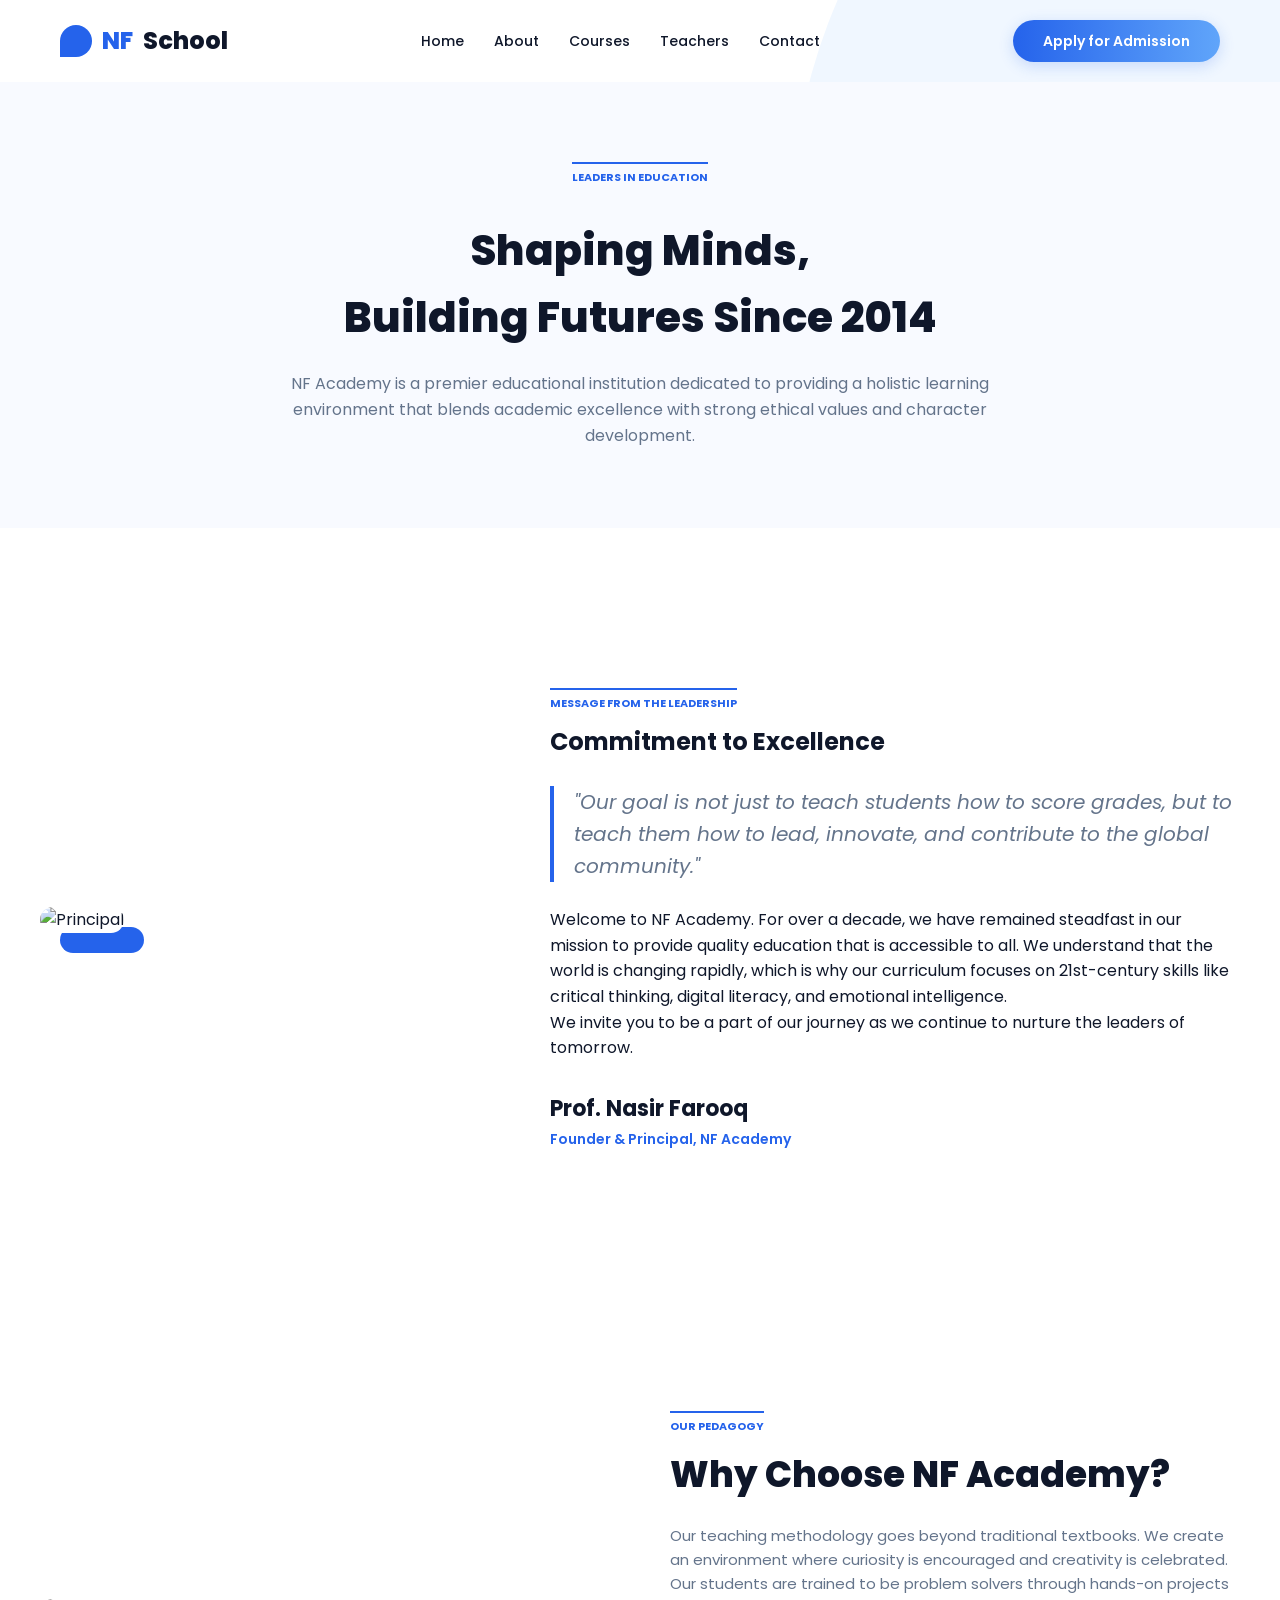
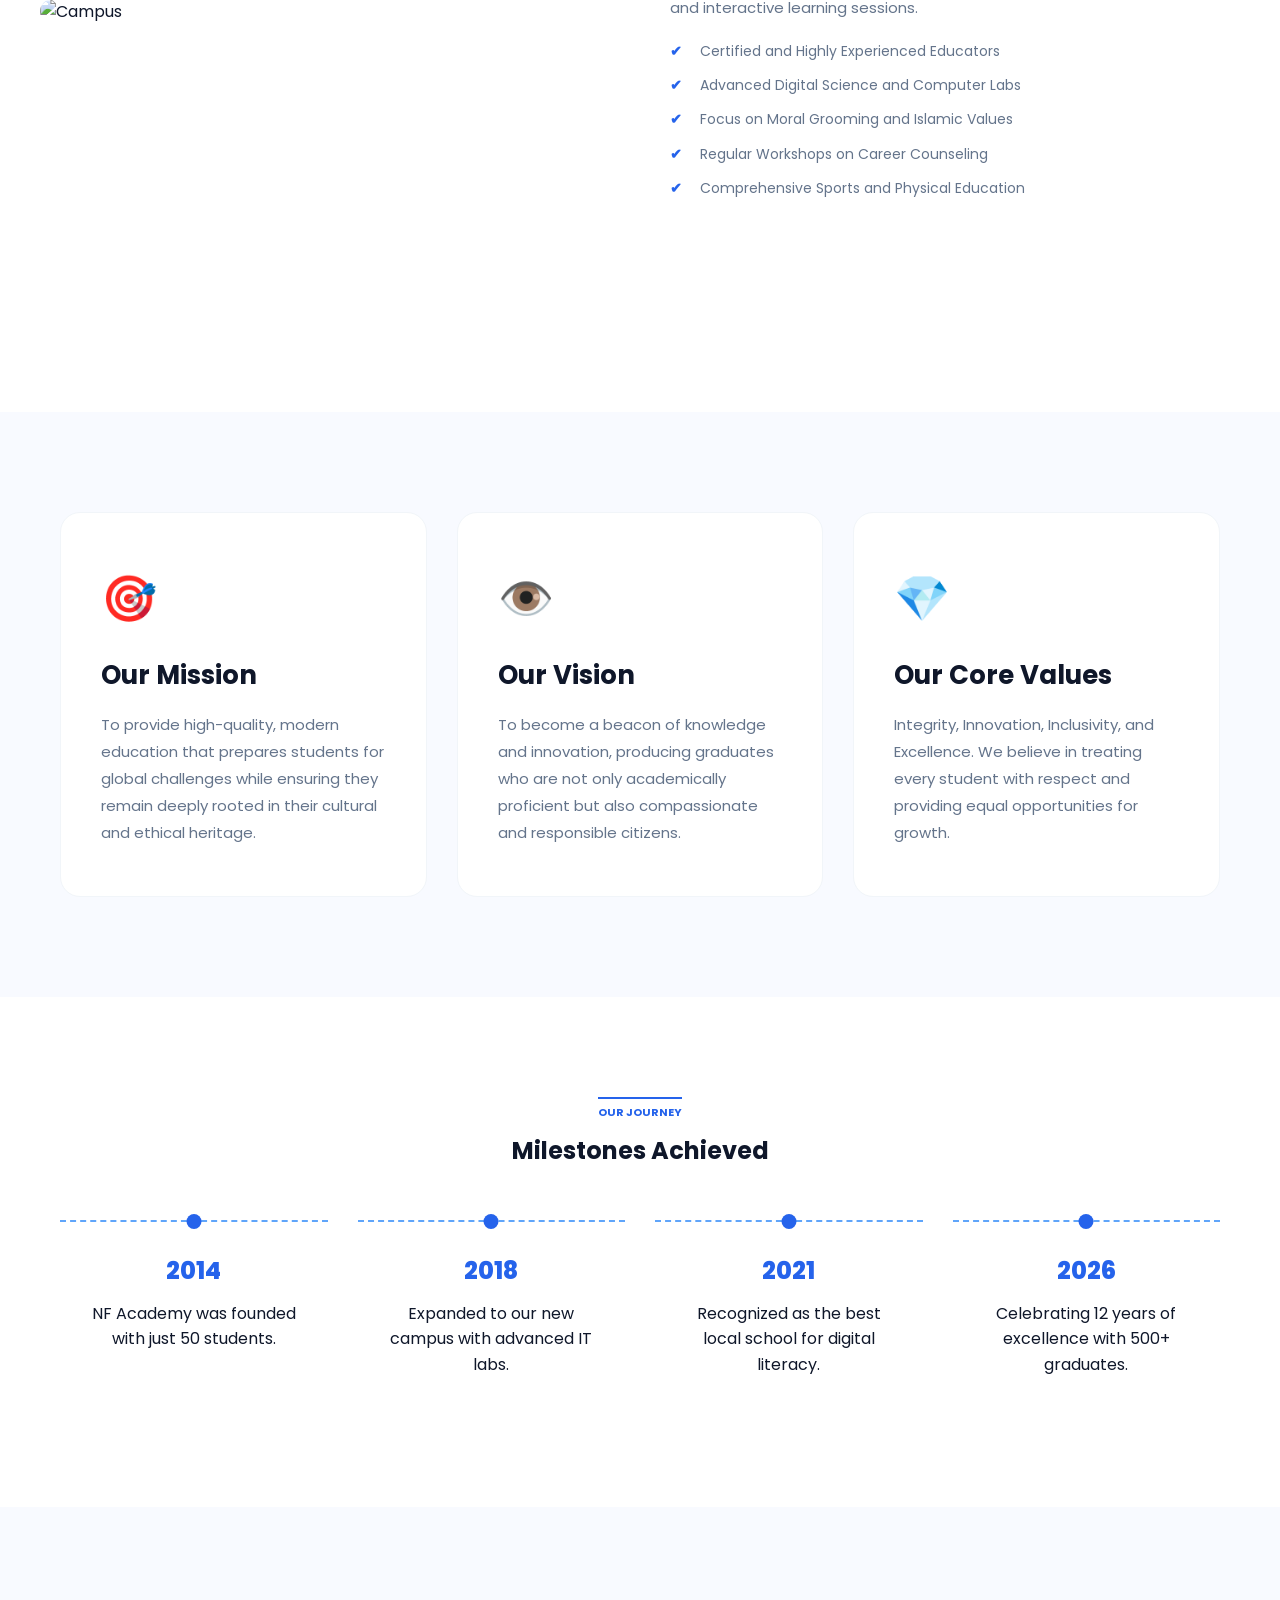
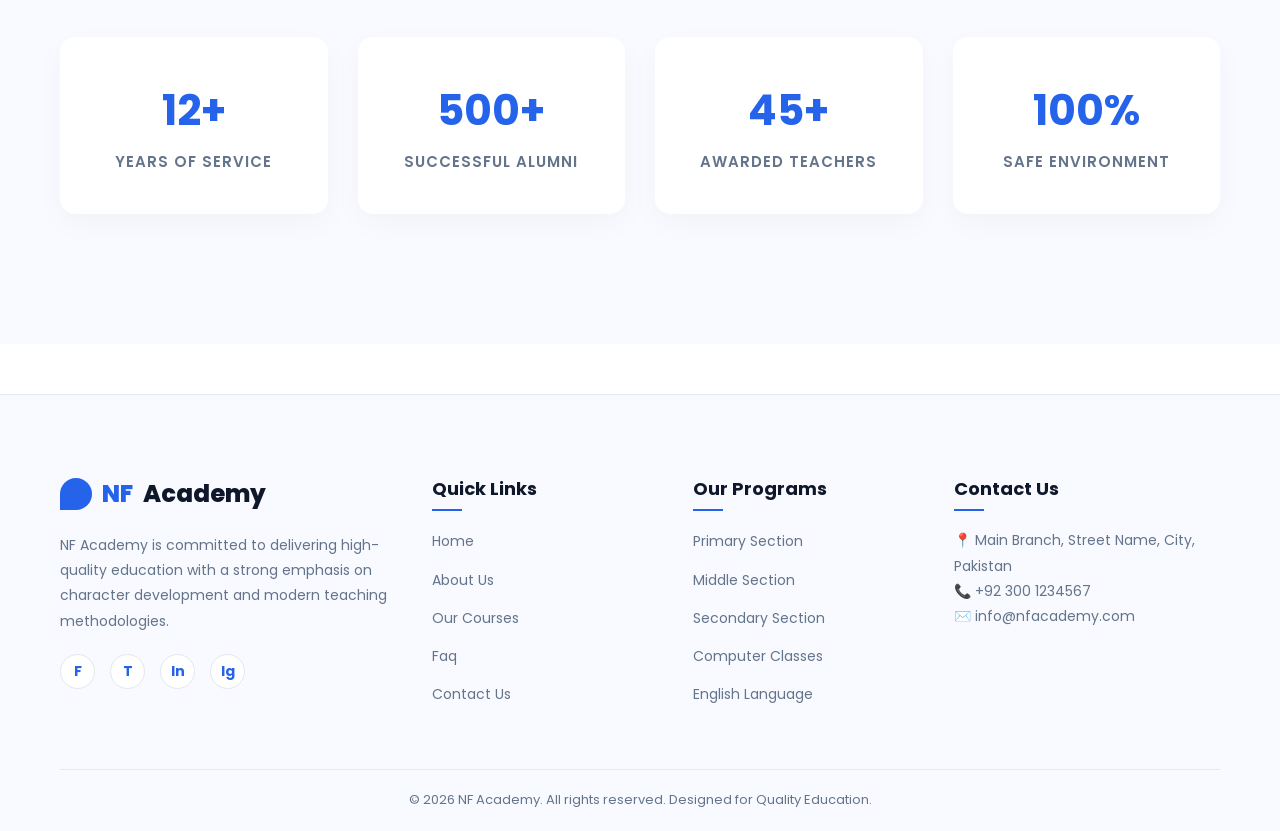
==== commit 1e8b38d3: "FAQ updated" ====
--- a/about.html
+++ b/about.html
@@ -184,14 +184,14 @@
                     </div>
                 </div>
 
-                <div class="footer-col">
+                                <div class="footer-col">
                     <h4>Quick Links</h4>
                     <ul>
-                        <li><a href="#">Home</a></li>
-                        <li><a href="#about">About Us</a></li>
-                        <li><a href="#courses">Our Courses</a></li>
-                        <li><a href="#">Admission</a></li>
-                        <li><a href="#">Contact Us</a></li>
+                        <li><a href="index.html">Home</a></li>
+                        <li><a href="about.html">About Us</a></li>
+                        <li><a href="course.html">Our Courses</a></li>
+                        <li><a href="faq.html">Faq</a></li>
+                        <li><a href="Contacts.html">Contact Us</a></li>
                     </ul>
                 </div>
 
--- a/style.css
+++ b/style.css
@@ -972,7 +972,13 @@
     margin: 60px 0;
     align-items: start;
 }
-
+.main-faq-grid{
+    display: grid;
+    grid-template-columns: 1fr;
+    gap: 40px;
+    margin: 60px 0;
+    align-items: start;
+}
 /* Info Cards */
 .info-container {
     display: flex;
@@ -1100,3 +1106,16 @@
     font-size: 14px;
     line-height: 1.7;
 }
+.error {
+    color: red;
+    font-size: 14px;
+    display: block;
+    margin-bottom: 10px;
+}
+
+
+
+
+
+
+
--- a/responsive.css
+++ b/responsive.css
@@ -1,4 +1,4 @@
-/* =========================================
+/* /* =========================================
    1. BASE STYLES (Desktop & General)
    ========================================= */
 
@@ -195,3 +195,43 @@
 
     .footer-social { justify-content: center; }
 }
+
+
+/* ===== RESPONSIVE ===== */
+@media (max-width: 992px) {
+    .contact-grid {
+        grid-template-columns: 1fr;
+    }
+
+    .faq-grid {
+        grid-template-columns: 1fr;
+    }
+
+    .footer-grid {
+        grid-template-columns: 1fr 1fr;
+    }
+
+    nav {
+        display: none;
+    }
+
+    .menu-toggle {
+        display: block;
+    }
+}
+
+@media (max-width: 600px) {
+    .form-row {
+        grid-template-columns: 1fr;
+    }
+
+    .footer-grid {
+        grid-template-columns: 1fr;
+    }
+
+    .contact-hero h1 {
+        font-size: 32px !important;
+    }
+}
+
+ 
